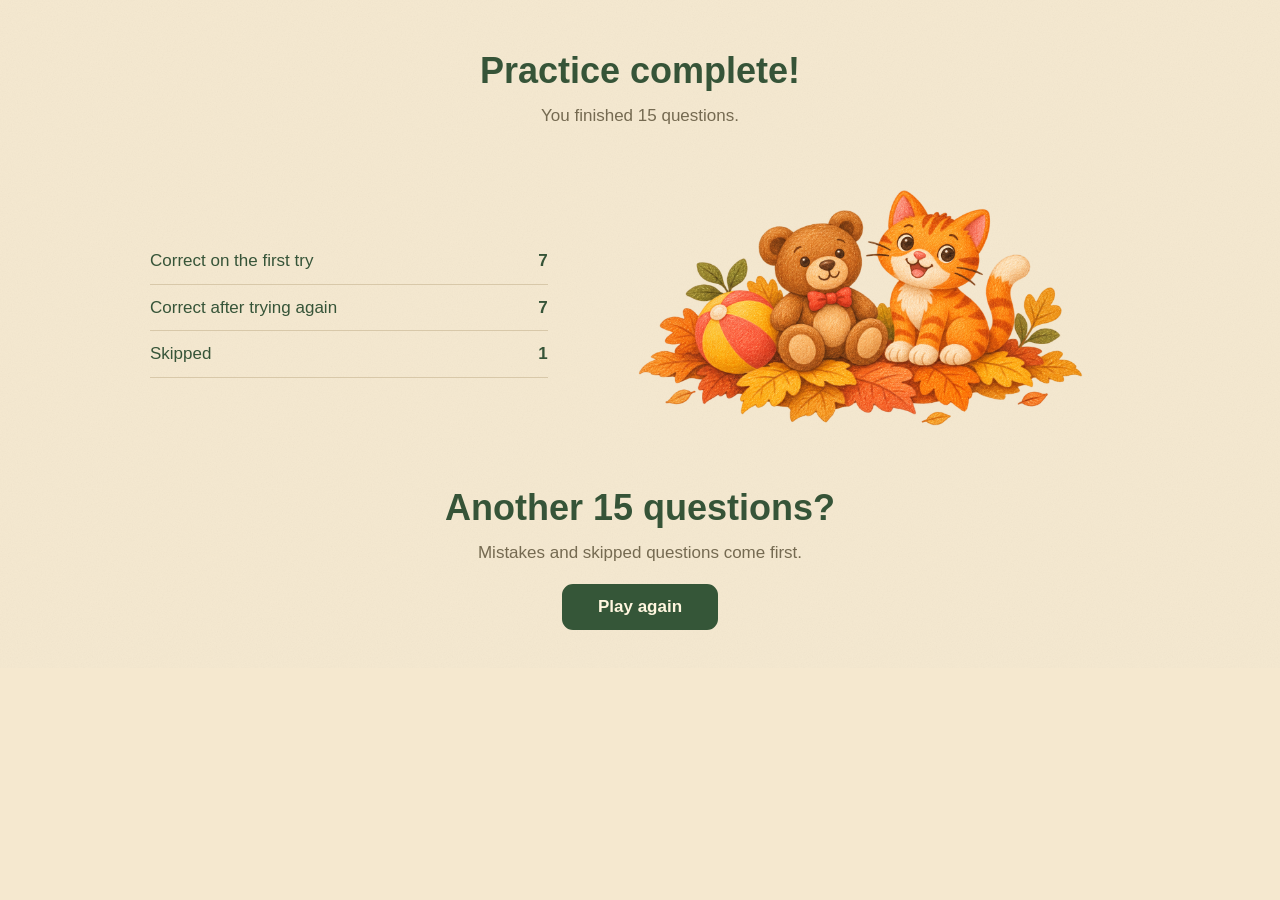
==== tools/results-preview.html @ 28668414 "добавить материалы" ====
<!doctype html><html lang="en"><head><meta charset="utf-8"><meta name="viewport" content="width=device-width,initial-scale=1"><base href="../"><title>Practice complete</title><link rel="stylesheet" href="styles.css"></head><body><main class="game"><section class="results"><header class="results-header"><h1>Practice complete!</h1><p class="results-intro">You finished 15 questions.</p></header><div class="results-body"><dl><div><dt>Correct on the first try</dt><dd>7</dd></div><div><dt>Correct after trying again</dt><dd>7</dd></div><div><dt>Skipped</dt><dd>1</dd></div></dl><div class="results-drawing"><img src="assets/results.png" alt="A kitten and a teddy bear sitting together in autumn leaves beside a ball."></div></div><footer class="results-footer"><p class="results-next">Another 15 questions?</p><p class="results-repeat">Mistakes and skipped questions come first.</p><button class="control play" id="again" type="button">Play again</button></footer></section></main><script>document.getElementById("again").onclick=()=>{location.href=new URL("index.html",document.baseURI).href;};</script></body></html>
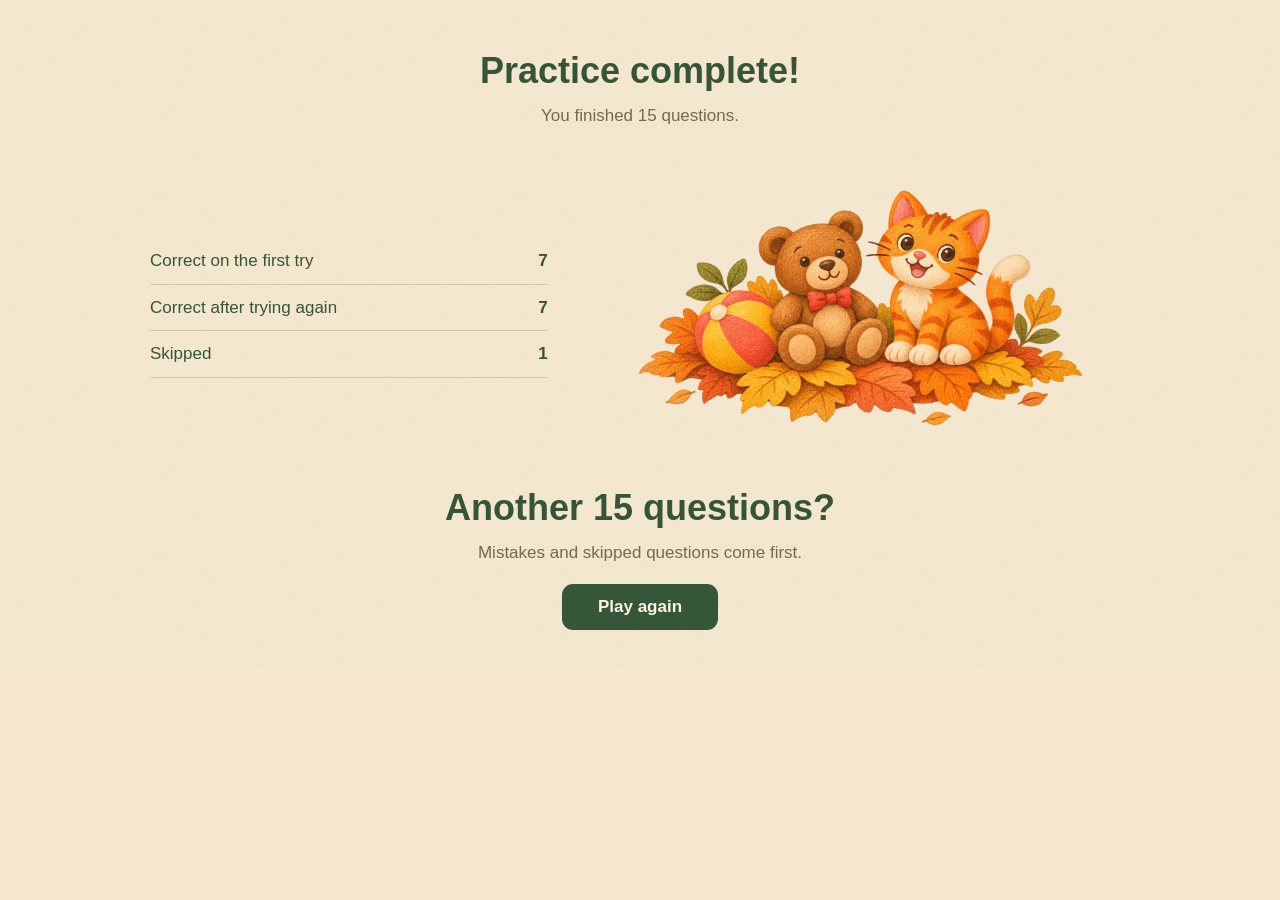
==== commit 692d81c1: "Сжатие картинок" ====
--- a/tools/results-preview.html
+++ b/tools/results-preview.html
@@ -1 +1 @@
-<!doctype html><html lang="en"><head><meta charset="utf-8"><meta name="viewport" content="width=device-width,initial-scale=1"><base href="../"><title>Practice complete</title><link rel="stylesheet" href="styles.css"></head><body><main class="game"><section class="results"><header class="results-header"><h1>Practice complete!</h1><p class="results-intro">You finished 15 questions.</p></header><div class="results-body"><dl><div><dt>Correct on the first try</dt><dd>7</dd></div><div><dt>Correct after trying again</dt><dd>7</dd></div><div><dt>Skipped</dt><dd>1</dd></div></dl><div class="results-drawing"><img src="assets/results.png" alt="A kitten and a teddy bear sitting together in autumn leaves beside a ball."></div></div><footer class="results-footer"><p class="results-next">Another 15 questions?</p><p class="results-repeat">Mistakes and skipped questions come first.</p><button class="control play" id="again" type="button">Play again</button></footer></section></main><script>document.getElementById("again").onclick=()=>{location.href=new URL("index.html",document.baseURI).href;};</script></body></html>+<!doctype html><html lang="en"><head><meta charset="utf-8"><meta name="viewport" content="width=device-width,initial-scale=1"><base href="../"><title>Practice complete</title><link rel="stylesheet" href="styles.css"></head><body><main class="game"><section class="results"><header class="results-header"><h1>Practice complete!</h1><p class="results-intro">You finished 15 questions.</p></header><div class="results-body"><dl><div><dt>Correct on the first try</dt><dd>7</dd></div><div><dt>Correct after trying again</dt><dd>7</dd></div><div><dt>Skipped</dt><dd>1</dd></div></dl><div class="results-drawing"><img src="assets/results.webp" alt="A kitten and a teddy bear sitting together in autumn leaves beside a ball."></div></div><footer class="results-footer"><p class="results-next">Another 15 questions?</p><p class="results-repeat">Mistakes and skipped questions come first.</p><button class="control play" id="again" type="button">Play again</button></footer></section></main><script>document.getElementById("again").onclick=()=>{location.href=new URL("index.html",document.baseURI).href;};</script></body></html>
